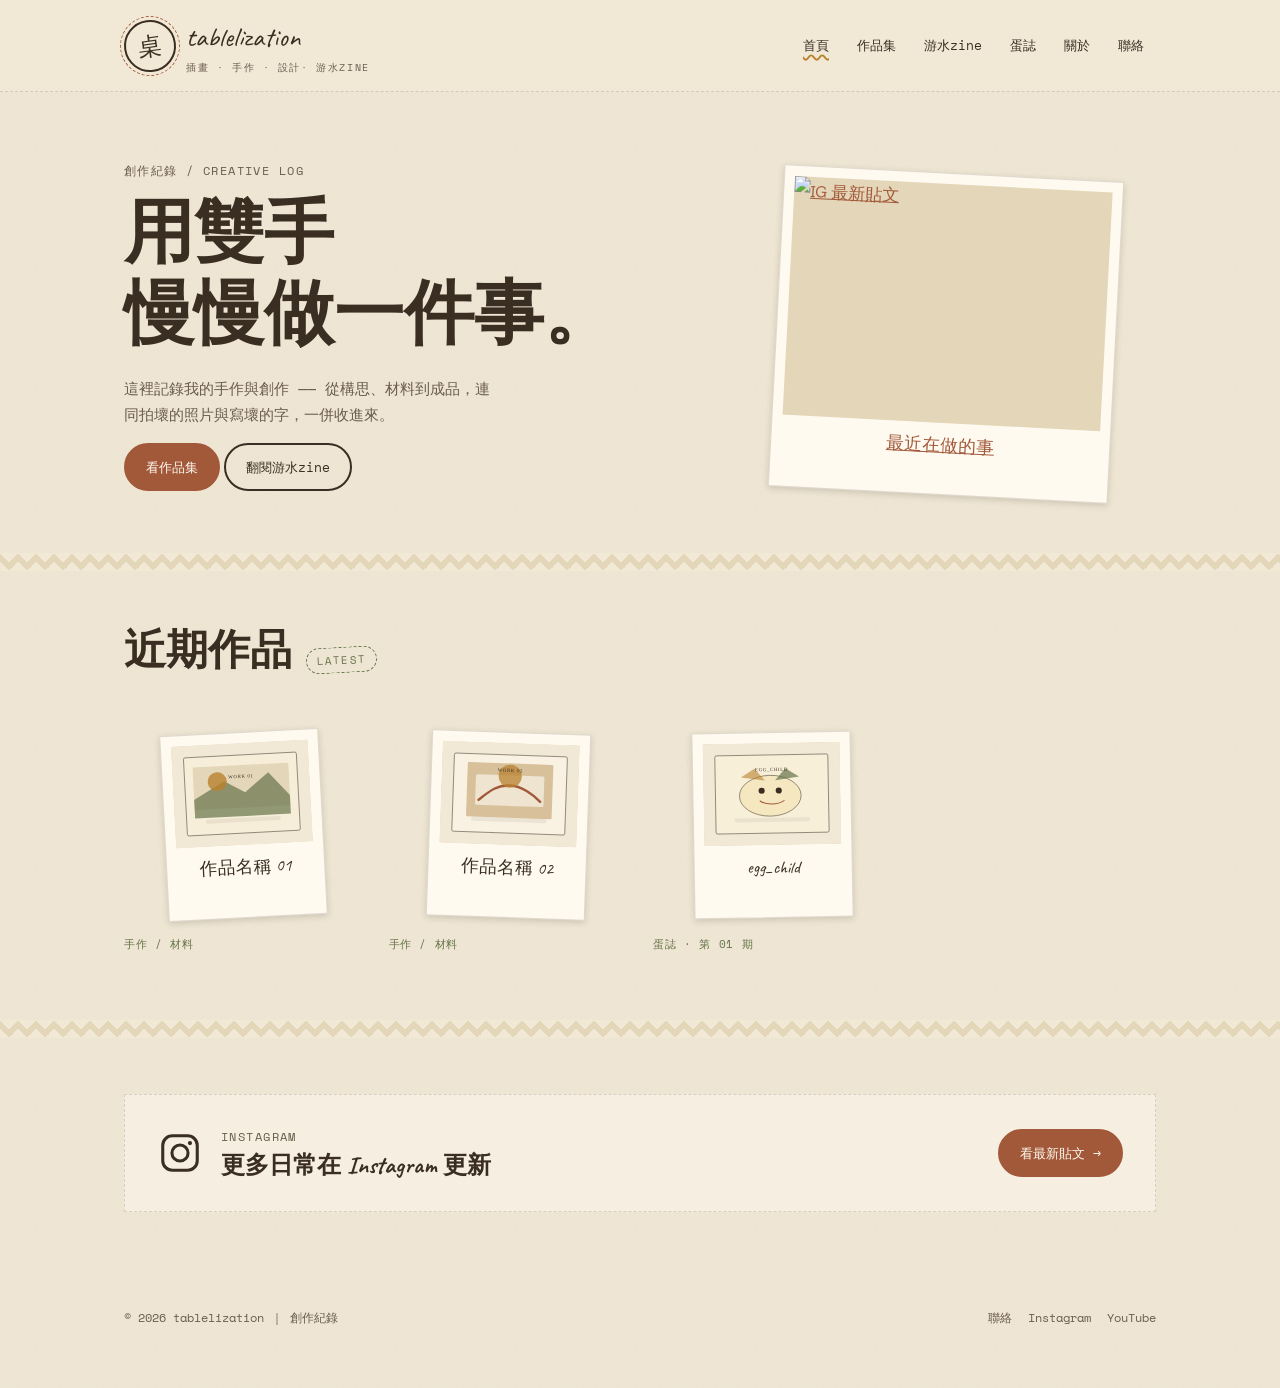
==== index.html @ f466826f "Add files via upload" ====
<!DOCTYPE html>
<html lang="zh-Hant">
<head>
<meta charset="UTF-8">
<meta name="viewport" content="width=device-width, initial-scale=1.0">
<title>tablelization — 創作記錄</title>
<meta name="description" content="tablelization — 手作與工藝創作作品集，記錄每一次動手做的過程。">
<link rel="preconnect" href="https://fonts.googleapis.com">
<link href="https://fonts.googleapis.com/css2?family=Caveat:wght@600;700&family=Zilla+Slab:wght@400;500;700&family=Space+Mono:wght@400;700&display=swap" rel="stylesheet">
<link rel="stylesheet" href="css/style.css">
</head>
<body>

<header class="site-header">
  <div class="wrap">
    <a href="index.html" class="stamp-logo">
      <span class="badge">桌</span>
      <span>
        <span class="word">tablelization</span>
        <span class="sub">插畫 · 手作 · 設計· 游水zine</span>
      </span>
    </a>
    <nav class="main-nav" aria-label="主導覽">
      <ul>
        <li><a href="index.html" aria-current="page">首頁</a></li>
        <li><a href="portfolio.html">作品集</a></li>
        <li><a href="yaushuizine.html">游水zine</a></li>
        <li><a href="eggzine.html">蛋誌</a></li>
        <li><a href="about.html">關於</a></li>
        <li><a href="contact.html">聯絡</a></li>
      </ul>
    </nav>
  </div>
</header>

<main>

  <section class="hero">
    <div class="wrap hero-grid">
      <div>
        <p class="eyebrow">創作紀錄 / creative log</p>
        <h1>用雙手<br>慢慢做一件事。</h1>
        <p class="tagline">這裡記錄我的手作與創作 —— 從構思、材料到成品，連同拍壞的照片與寫壞的字，一併收進來。</p>
        <p><a class="btn solid" href="portfolio.html">看作品集</a> <a class="btn" href="yaushuizine.html">翻閱游水zine</a></p>
      </div>
      <div class="hero-art reveal">
        <a href="https://www.instagram.com/tablelization2.0" target="_blank" rel="noopener" aria-label="查看 tablelization 最新 Instagram 貼文">
          <figure class="polaroid" style="transform: rotate(3deg); max-width: 340px; margin-left: auto;">
            <img src="images/egg_61_child.jpg" alt="IG 最新貼文">
            <figcaption>最近在做的事</figcaption>
          </figure>
        </a>
      </div>
    </div>
  </section>

  <div class="stitch-divider" role="presentation"></div>

  <section class="section">
    <div class="wrap">
      <div class="section-head reveal">
        <h2>近期作品</h2>
        <span class="badge-stamp">Latest</span>
      </div>

      <div class="work-grid">
        <!-- 每張卡片代表一件作品，之後直接複製此區塊、換圖與文字即可新增作品 -->
        <a class="work-card reveal" href="portfolio.html">
          <figure class="polaroid">
            <img src="images/work01-placeholder.svg" alt="作品名稱 01">
            <figcaption>作品名稱 01</figcaption>
          </figure>
          <p class="tag">手作 / 材料</p>
        </a>
        <a class="work-card reveal" href="portfolio.html">
          <figure class="polaroid">
            <img src="images/work02-placeholder.svg" alt="作品名稱 02">
            <figcaption>作品名稱 02</figcaption>
          </figure>
          <p class="tag">手作 / 材料</p>
        </a>
        <a class="work-card reveal" href="egg_child.html">
          <figure class="polaroid">
            <img src="images/egg_child-placeholder.svg" alt="egg_child">
            <figcaption>egg_child</figcaption>
          </figure>
          <p class="tag">蛋誌 · 第 01 期</p>
        </a>
      </div>
    </div>
  </section>

  <div class="stitch-divider" role="presentation"></div>

  <section class="section">
    <div class="wrap">
      <div class="ig-box reveal">
        <div style="display:flex; align-items:center; gap:18px;">
          <svg class="icon" viewBox="0 0 24 24" fill="none" stroke="currentColor" stroke-width="1.6" aria-hidden="true">
            <rect x="3" y="3" width="18" height="18" rx="5"/>
            <circle cx="12" cy="12" r="4.2"/>
            <circle cx="17.2" cy="6.8" r="1.1" fill="currentColor" stroke="none"/>
          </svg>
          <div>
            <p class="eyebrow" style="margin-bottom:4px;">Instagram</p>
            <h3 style="margin:0;">更多日常在 Instagram 更新</h3>
          </div>
        </div>
        <a class="btn solid" href="https://www.instagram.com/tablelization2.0" target="_blank" rel="noopener">看最新貼文 →</a>
      </div>
    </div>
  </section>

</main>

<footer class="site-footer">
  <div class="wrap">
    <p>© <span id="year">2026</span> tablelization ｜ 創作紀錄</p>
    <div class="footer-links">
      <a href="contact.html">聯絡</a>
      <a href="https://www.instagram.com/tablelization2.0" target="_blank" rel="noopener">Instagram</a>
      <a href="https://www.youtube.com/tablelization" target="_blank" rel="noopener">YouTube</a>
    </div>
  </div>
</footer>

<script src="js/main.js"></script>
</body>
</html>
---- css/style.css ----
/* ==========================================================================
   tablelization.com — 手作蛋誌風格樣式表
   Design tokens
   ========================================================================== */
:root {
  --paper:        #F1E8D6;   /* 米白紙張底色 */
  --paper-dark:   #E4D6B8;   /* 陰影/次要底色 */
  --ink:          #3A2E22;   /* 墨色文字 */
  --ink-soft:     #6B5D4C;   /* 次要文字 */
  --ochre:        #B9822F;   /* 芥末黃 — 連結/強調 */
  --moss:         #67744A;   /* 苔綠 — 標籤/次強調 */
  --clay:         #A2593A;   /* 赤陶/鏽紅 — 重點強調 */
  --thread:       #9A3B3B;   /* 縫線紅 — 裝飾線 */
  --line:         rgba(58,46,34,0.16);

  --font-display: 'Caveat', 'cursive';
  --font-body:    'Zilla Slab', 'Noto Serif TC', serif;
  --font-mono:    'Space Mono', 'Noto Sans TC', monospace;

  --radius: 3px;
  --shadow-tape: 0 2px 6px rgba(58,46,34,0.18);
  --container: 1080px;
}

* { box-sizing: border-box; }
html { scroll-behavior: smooth; }

body {
  margin: 0;
  background-color: var(--paper);
  background-image:
    url("data:image/svg+xml;utf8,<svg xmlns='http://www.w3.org/2000/svg' width='120' height='120'><filter id='n'><feTurbulence type='fractalNoise' baseFrequency='0.9' numOctaves='2' stitchTiles='stitch'/><feColorMatrix type='matrix' values='0 0 0 0 0.22  0 0 0 0 0.18  0 0 0 0 0.13  0 0 0 0.05 0'/></filter><rect width='100%25' height='100%25' filter='url(%23n)'/></svg>");
  color: var(--ink);
  font-family: var(--font-body);
  font-size: 17px;
  line-height: 1.7;
  -webkit-font-smoothing: antialiased;
}

img { max-width: 100%; display: block; }
a { color: var(--clay); }

h1, h2, h3 { font-family: var(--font-display); font-weight: 700; line-height: 1.15; margin: 0 0 .3em; }
h1 { font-size: clamp(2.6rem, 6vw, 4.4rem); }
h2 { font-size: clamp(1.9rem, 4vw, 2.6rem); }
h3 { font-size: 1.5rem; }
p  { margin: 0 0 1em; }

.wrap { max-width: var(--container); margin: 0 auto; padding: 0 24px; }

.eyebrow {
  font-family: var(--font-mono);
  font-size: .74rem;
  letter-spacing: .12em;
  text-transform: uppercase;
  color: var(--ink-soft);
}

/* ---------- 隱藏工具類 ---------- */
.sr-only { position: absolute; width: 1px; height: 1px; overflow: hidden; clip: rect(0 0 0 0); }
@media (prefers-reduced-motion: reduce) {
  * { animation-duration: .01ms !important; animation-iteration-count: 1 !important; transition-duration: .01ms !important; scroll-behavior: auto !important; }
}

/* ==========================================================================
   Header / 印章式 Logo + 導覽
   ========================================================================== */
.site-header {
  position: sticky; top: 0; z-index: 40;
  background: var(--paper);
  border-bottom: 1px dashed var(--line);
}
.site-header .wrap {
  display: flex; align-items: center; justify-content: space-between;
  padding-top: 14px; padding-bottom: 14px; gap: 16px; flex-wrap: wrap;
}

.stamp-logo {
  display: inline-flex; align-items: center; gap: 10px;
  text-decoration: none; color: var(--ink);
}
.stamp-logo .badge {
  width: 52px; height: 52px; border-radius: 50%;
  display: flex; align-items: center; justify-content: center;
  border: 2px solid var(--ink);
  outline: 1px dashed var(--clay);
  outline-offset: 3px;
  transform: rotate(-8deg);
  background: var(--paper);
  font-family: var(--font-display);
  font-size: 1.5rem;
  flex-shrink: 0;
}
.stamp-logo .word {
  font-family: var(--font-display);
  font-size: 1.7rem;
}
.stamp-logo .sub {
  display: block; font-family: var(--font-mono); font-size: .62rem;
  letter-spacing: .16em; color: var(--ink-soft); text-transform: uppercase;
}

.main-nav ul { list-style: none; display: flex; gap: 4px; margin: 0; padding: 0; flex-wrap: wrap; }
.main-nav a {
  font-family: var(--font-mono);
  font-size: .82rem;
  text-decoration: none;
  color: var(--ink);
  padding: 8px 12px;
  border-radius: var(--radius);
  display: inline-block;
  transition: transform .15s ease, color .15s ease;
}
.main-nav a:hover, .main-nav a:focus-visible { color: var(--clay); transform: rotate(-2deg); }
.main-nav a[aria-current="page"] {
  text-decoration: underline wavy var(--ochre) 2px;
  text-underline-offset: 4px;
}

/* ==========================================================================
   縫線 / 撕紙分隔線
   ========================================================================== */
.stitch-divider {
  height: 18px;
  background-image:
    linear-gradient(135deg, var(--paper) 25%, transparent 25%),
    linear-gradient(225deg, var(--paper) 25%, transparent 25%),
    linear-gradient(315deg, var(--paper) 25%, transparent 25%),
    linear-gradient(45deg, var(--paper) 25%, transparent 25%);
  background-position: -9px 0, -9px 0, 0 0, 0 0;
  background-size: 18px 18px;
  background-color: var(--paper-dark);
}
.stitch-divider.thread {
  height: 0;
  border-top: 2px dashed var(--thread);
  margin: 0;
}

/* ==========================================================================
   Hero
   ========================================================================== */
.hero { padding: 64px 0 40px; }
.hero-grid { display: grid; grid-template-columns: 1.1fr .9fr; gap: 40px; align-items: center; }
.hero p.tagline { font-family: var(--font-mono); font-size: .95rem; color: var(--ink-soft); max-width: 42ch; }

.hero-art { position: relative; }
.tape {
  position: absolute; width: 80px; height: 26px;
  background: rgba(185,130,47,.55);
  box-shadow: var(--shadow-tape);
}

.polaroid {
  background: #fffaf0;
  border: 1px solid var(--line);
  box-shadow: var(--shadow-tape);
  padding: 10px 10px 34px;
  transform: rotate(-4deg);
}
.polaroid img, .polaroid .ph {
  width: 100%; aspect-ratio: 4/3; object-fit: cover;
  background: var(--paper-dark);
}
.polaroid figcaption {
  font-family: var(--font-display);
  font-size: 1.1rem;
  text-align: center;
  margin-top: 8px;
}

/* ==========================================================================
   按鈕
   ========================================================================== */
.btn {
  font-family: var(--font-mono);
  font-size: .82rem;
  text-decoration: none;
  display: inline-flex; align-items: center; gap: 8px;
  padding: 11px 20px;
  border: 2px solid var(--ink);
  border-radius: 999px;
  color: var(--ink);
  background: transparent;
  transition: transform .15s ease, background .15s ease, color .15s ease;
}
.btn:hover, .btn:focus-visible { background: var(--ink); color: var(--paper); transform: rotate(-1.5deg); }
.btn.solid { background: var(--clay); border-color: var(--clay); color: #fffaf0; }
.btn.solid:hover { background: var(--ink); border-color: var(--ink); }

/* ==========================================================================
   Section 標題 + 印章徽章
   ========================================================================== */
.section-head { display: flex; align-items: baseline; gap: 14px; flex-wrap: wrap; margin-bottom: 28px; }
.badge-stamp {
  font-family: var(--font-mono);
  font-size: .68rem; letter-spacing: .1em; text-transform: uppercase;
  border: 1px dashed var(--moss); color: var(--moss);
  padding: 3px 10px; border-radius: 999px; transform: rotate(-3deg);
}

.section { padding: 56px 0; }

/* ==========================================================================
   作品格線 / Polaroid 卡片
   ========================================================================== */
.work-grid {
  display: grid; grid-template-columns: repeat(auto-fill, minmax(230px, 1fr));
  gap: 34px 26px;
}
.work-card { text-decoration: none; color: var(--ink); display: block; }
.work-card:nth-child(3n+1) .polaroid { transform: rotate(-3deg); }
.work-card:nth-child(3n+2) .polaroid { transform: rotate(2deg); }
.work-card:nth-child(3n)   .polaroid { transform: rotate(-1deg); }
.work-card:hover .polaroid, .work-card:focus-visible .polaroid { transform: rotate(0deg) translateY(-4px); }
.polaroid { transition: transform .2s ease; }
.work-card .tag {
  font-family: var(--font-mono); font-size: .68rem; color: var(--moss);
  text-transform: uppercase; letter-spacing: .06em;
}

/* ==========================================================================
   Instagram 區塊
   ========================================================================== */
.ig-box {
  border: 1px dashed var(--line);
  background: rgba(255,250,240,.5);
  padding: 32px;
  display: flex; align-items: center; justify-content: space-between; gap: 24px;
  flex-wrap: wrap;
}
.ig-box .icon { width: 46px; height: 46px; flex-shrink: 0; }

/* ==========================================================================
   蛋誌 / Egg Zine — 期刊列表
   ========================================================================== */
.issue-list { display: grid; gap: 22px; }
.issue-item {
  display: grid; grid-template-columns: 120px 1fr auto; gap: 22px; align-items: center;
  background: rgba(255,250,240,.6);
  border: 1px solid var(--line);
  padding: 18px 22px;
  text-decoration: none; color: var(--ink);
  box-shadow: var(--shadow-tape);
  transition: transform .15s ease;
}
.issue-item:hover, .issue-item:focus-visible { transform: translateX(4px); }
.issue-item .num {
  font-family: var(--font-display); font-size: 2.6rem; color: var(--clay);
  text-align: center; border-right: 1px dashed var(--line); padding-right: 18px;
}
.issue-item .meta { font-family: var(--font-mono); font-size: .72rem; color: var(--ink-soft); }
.issue-item h3 { margin: 4px 0 6px; }
.issue-item .go { font-family: var(--font-mono); font-size: .78rem; color: var(--ochre); }

@media (max-width: 560px) {
  .issue-item { grid-template-columns: 60px 1fr; }
  .issue-item .go { grid-column: 2; }
}

/* ==========================================================================
   單篇 蛋誌 內頁
   ========================================================================== */
.issue-header { padding: 48px 0 24px; }
.issue-header .meta { font-family: var(--font-mono); font-size: .8rem; color: var(--ink-soft); }
.issue-gallery {
  display: grid; grid-template-columns: repeat(auto-fill, minmax(220px, 1fr));
  gap: 22px; margin: 30px 0;
}
.issue-gallery .ph, .issue-gallery img {
  width: 100%; aspect-ratio: 1/1; object-fit: cover; background: var(--paper-dark);
  border: 1px solid var(--line);
}
.reflection {
  max-width: 68ch; font-size: 1.05rem;
}
.reflection h3 { margin-top: 1.6em; }

.making-of {
  margin: 40px 0; padding: 26px; border: 1px dashed var(--line);
  background: rgba(255,250,240,.5);
}
.making-of .video-frame {
  position: relative; width: 100%; aspect-ratio: 16/9; background: var(--ink);
  margin-top: 16px; overflow: hidden;
}
.making-of .video-frame iframe { position: absolute; inset: 0; width: 100%; height: 100%; border: 0; }

.issue-nav { display: flex; justify-content: space-between; padding: 40px 0 60px; font-family: var(--font-mono); font-size: .85rem; gap: 16px; flex-wrap: wrap; }

/* ==========================================================================
   關於頁
   ========================================================================== */
.about-grid { display: grid; grid-template-columns: .8fr 1.2fr; gap: 48px; align-items: start; }
.credential-list { list-style: none; margin: 0; padding: 0; display: grid; gap: 10px; }
.credential-list li {
  font-family: var(--font-mono); font-size: .85rem;
  padding-left: 20px; position: relative;
}
.credential-list li::before { content: "✎"; position: absolute; left: 0; color: var(--clay); }

/* ==========================================================================
   聯絡頁
   ========================================================================== */
.contact-grid { display: grid; grid-template-columns: repeat(auto-fit, minmax(230px, 1fr)); gap: 20px; }
.contact-card {
  border: 1px solid var(--line); padding: 26px; text-decoration: none; color: var(--ink);
  background: rgba(255,250,240,.6); transition: transform .15s ease;
}
.contact-card:hover, .contact-card:focus-visible { transform: rotate(-1deg) translateY(-3px); }
.contact-card .icon { width: 30px; height: 30px; margin-bottom: 14px; }
.contact-card .label { font-family: var(--font-mono); font-size: .72rem; letter-spacing: .08em; text-transform: uppercase; color: var(--ink-soft); }
.contact-card .value { font-family: var(--font-display); font-size: 1.5rem; margin-top: 4px; }

/* ==========================================================================
   Footer
   ========================================================================== */
.site-footer { padding: 40px 0 60px; }
.site-footer .wrap { display: flex; justify-content: space-between; flex-wrap: wrap; gap: 14px; align-items: center; }
.site-footer p { font-family: var(--font-mono); font-size: .74rem; color: var(--ink-soft); margin: 0; }
.footer-links { display: flex; gap: 16px; }
.footer-links a { color: var(--ink-soft); text-decoration: none; font-family: var(--font-mono); font-size: .74rem; }
.footer-links a:hover { color: var(--clay); }

/* ==========================================================================
   Reveal animation
   ========================================================================== */
.reveal { opacity: 0; transform: translateY(14px) rotate(-.6deg); transition: opacity .6s ease, transform .6s ease; }
.reveal.is-visible { opacity: 1; transform: none; }

/* ==========================================================================
   Responsive
   ========================================================================== */
@media (max-width: 780px) {
  .hero-grid { grid-template-columns: 1fr; }
  .about-grid { grid-template-columns: 1fr; }
  .hero { padding: 40px 0 24px; }
}
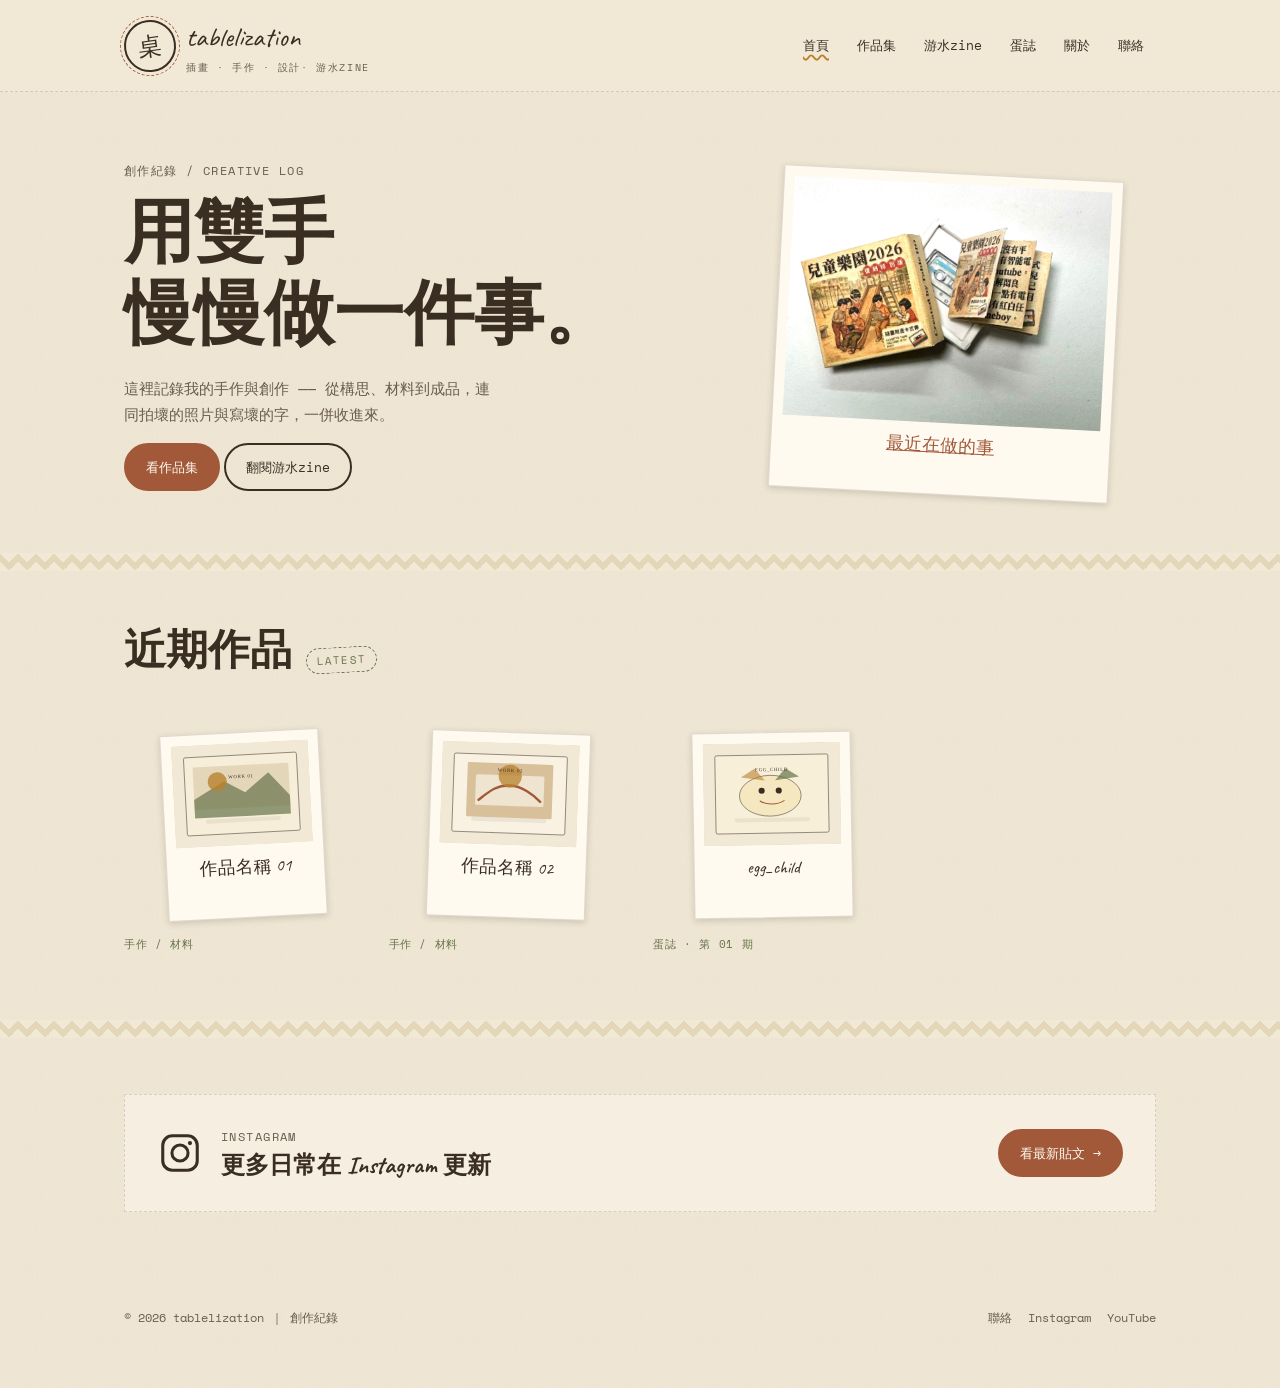
==== commit c2348ce4: "Update index.html" ====
--- a/index.html
+++ b/index.html
@@ -46,7 +46,7 @@
       <div class="hero-art reveal">
         <a href="https://www.instagram.com/tablelization2.0" target="_blank" rel="noopener" aria-label="查看 tablelization 最新 Instagram 貼文">
           <figure class="polaroid" style="transform: rotate(3deg); max-width: 340px; margin-left: auto;">
-            <img src="images/egg_61_child.jpg" alt="IG 最新貼文">
+            <img src="images/egg_61_child.jpg" alt="IG 最近在做的事">
             <figcaption>最近在做的事</figcaption>
           </figure>
         </a>
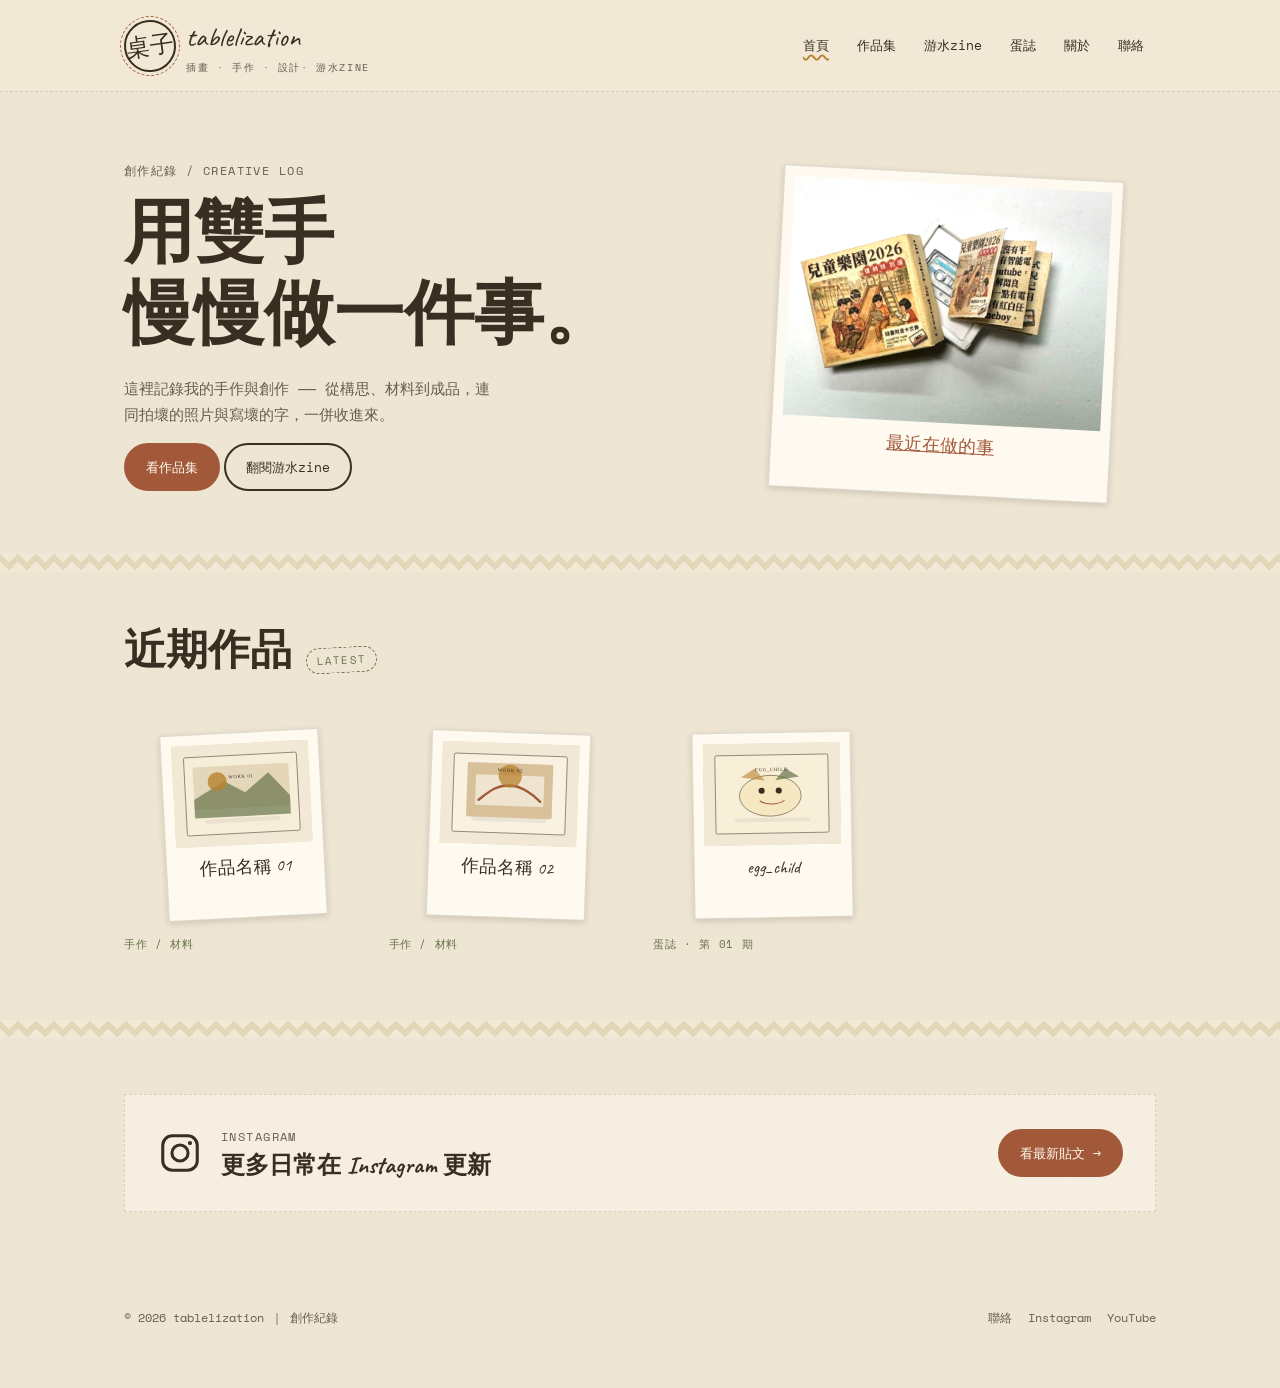
==== commit 89220eef: "Add files via upload" ====
--- a/index.html
+++ b/index.html
@@ -14,7 +14,7 @@
 <header class="site-header">
   <div class="wrap">
     <a href="index.html" class="stamp-logo">
-      <span class="badge">桌</span>
+      <span class="badge">桌子</span>
       <span>
         <span class="word">tablelization</span>
         <span class="sub">插畫 · 手作 · 設計· 游水zine</span>
@@ -46,7 +46,7 @@
       <div class="hero-art reveal">
         <a href="https://www.instagram.com/tablelization2.0" target="_blank" rel="noopener" aria-label="查看 tablelization 最新 Instagram 貼文">
           <figure class="polaroid" style="transform: rotate(3deg); max-width: 340px; margin-left: auto;">
-            <img src="images/egg_61_child.jpg" alt="IG 最近在做的事">
+            <img src="images/egg_61_child.jpg" alt="IG 最新貼文">
             <figcaption>最近在做的事</figcaption>
           </figure>
         </a>
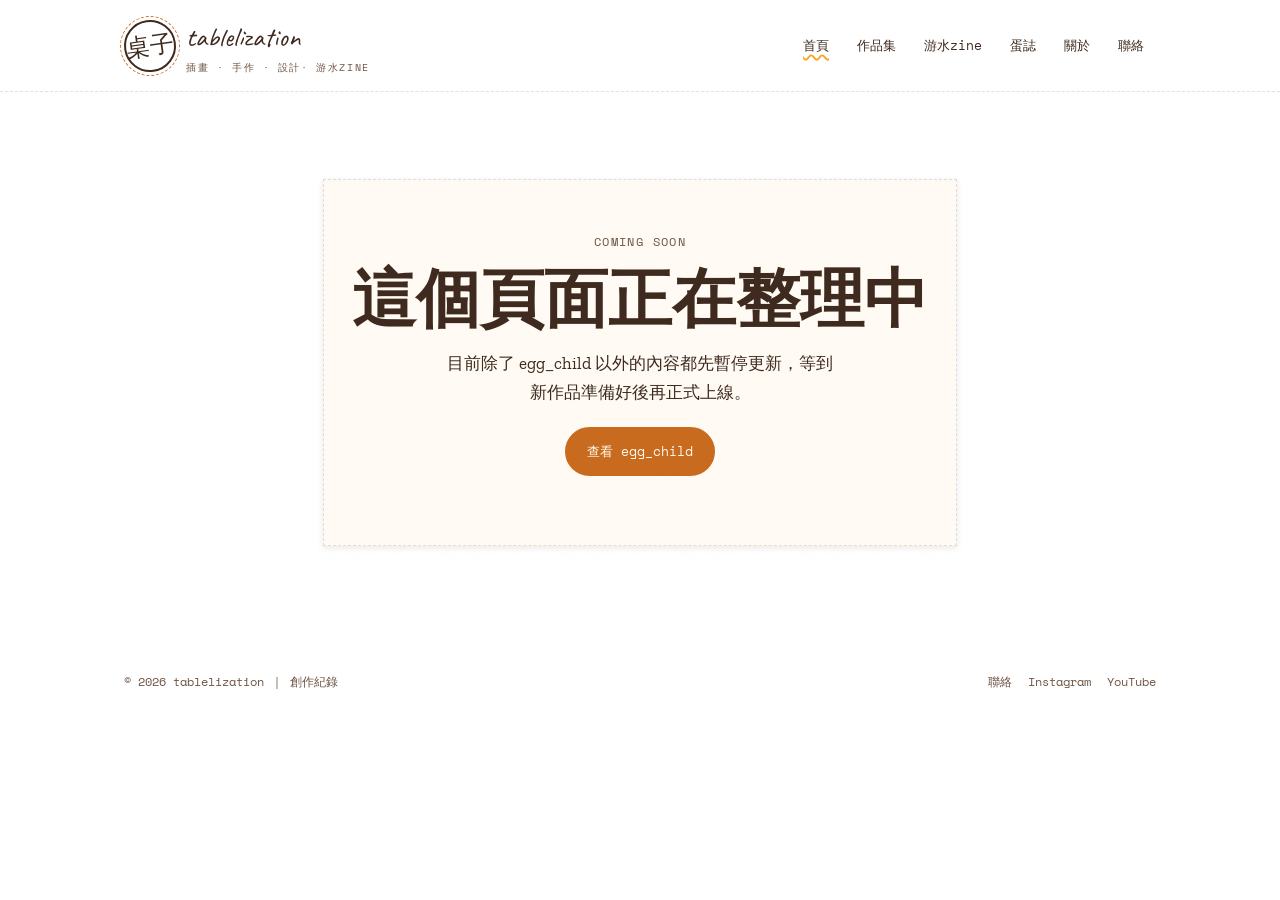
==== commit 939c30c9: "Update pages to Coming Soon" ====
--- a/index.html
+++ b/index.html
@@ -34,83 +34,16 @@
 </header>
 
 <main>
-
-  <section class="hero">
-    <div class="wrap hero-grid">
-      <div>
-        <p class="eyebrow">創作紀錄 / creative log</p>
-        <h1>用雙手<br>慢慢做一件事。</h1>
-        <p class="tagline">這裡記錄我的手作與創作 —— 從構思、材料到成品，連同拍壞的照片與寫壞的字，一併收進來。</p>
-        <p><a class="btn solid" href="portfolio.html">看作品集</a> <a class="btn" href="yaushuizine.html">翻閱游水zine</a></p>
-      </div>
-      <div class="hero-art reveal">
-        <a href="https://www.instagram.com/tablelization2.0" target="_blank" rel="noopener" aria-label="查看 tablelization 最新 Instagram 貼文">
-          <figure class="polaroid" style="transform: rotate(3deg); max-width: 340px; margin-left: auto;">
-            <img src="images/egg_61_child.jpg" alt="IG 最新貼文">
-            <figcaption>最近在做的事</figcaption>
-          </figure>
-        </a>
+  <section class="section coming-soon-wrap">
+    <div class="wrap">
+      <div class="coming-soon-panel reveal">
+        <p class="eyebrow">Coming Soon</p>
+        <h1>這個頁面正在整理中</h1>
+        <p class="tagline">目前除了 egg_child 以外的內容都先暫停更新，等到新作品準備好後再正式上線。</p>
+        <p><a class="btn solid" href="egg_child.html">查看 egg_child</a></p>
       </div>
     </div>
   </section>
-
-  <div class="stitch-divider" role="presentation"></div>
-
-  <section class="section">
-    <div class="wrap">
-      <div class="section-head reveal">
-        <h2>近期作品</h2>
-        <span class="badge-stamp">Latest</span>
-      </div>
-
-      <div class="work-grid">
-        <!-- 每張卡片代表一件作品，之後直接複製此區塊、換圖與文字即可新增作品 -->
-        <a class="work-card reveal" href="portfolio.html">
-          <figure class="polaroid">
-            <img src="images/work01-placeholder.svg" alt="作品名稱 01">
-            <figcaption>作品名稱 01</figcaption>
-          </figure>
-          <p class="tag">手作 / 材料</p>
-        </a>
-        <a class="work-card reveal" href="portfolio.html">
-          <figure class="polaroid">
-            <img src="images/work02-placeholder.svg" alt="作品名稱 02">
-            <figcaption>作品名稱 02</figcaption>
-          </figure>
-          <p class="tag">手作 / 材料</p>
-        </a>
-        <a class="work-card reveal" href="egg_child.html">
-          <figure class="polaroid">
-            <img src="images/egg_child-placeholder.svg" alt="egg_child">
-            <figcaption>egg_child</figcaption>
-          </figure>
-          <p class="tag">蛋誌 · 第 01 期</p>
-        </a>
-      </div>
-    </div>
-  </section>
-
-  <div class="stitch-divider" role="presentation"></div>
-
-  <section class="section">
-    <div class="wrap">
-      <div class="ig-box reveal">
-        <div style="display:flex; align-items:center; gap:18px;">
-          <svg class="icon" viewBox="0 0 24 24" fill="none" stroke="currentColor" stroke-width="1.6" aria-hidden="true">
-            <rect x="3" y="3" width="18" height="18" rx="5"/>
-            <circle cx="12" cy="12" r="4.2"/>
-            <circle cx="17.2" cy="6.8" r="1.1" fill="currentColor" stroke="none"/>
-          </svg>
-          <div>
-            <p class="eyebrow" style="margin-bottom:4px;">Instagram</p>
-            <h3 style="margin:0;">更多日常在 Instagram 更新</h3>
-          </div>
-        </div>
-        <a class="btn solid" href="https://www.instagram.com/tablelization2.0" target="_blank" rel="noopener">看最新貼文 →</a>
-      </div>
-    </div>
-  </section>
-
 </main>
 
 <footer class="site-footer">
--- a/css/style.css
+++ b/css/style.css
@@ -3,22 +3,22 @@
    Design tokens
    ========================================================================== */
 :root {
-  --paper:        #F1E8D6;   /* 米白紙張底色 */
-  --paper-dark:   #E4D6B8;   /* 陰影/次要底色 */
-  --ink:          #3A2E22;   /* 墨色文字 */
-  --ink-soft:     #6B5D4C;   /* 次要文字 */
-  --ochre:        #B9822F;   /* 芥末黃 — 連結/強調 */
-  --moss:         #67744A;   /* 苔綠 — 標籤/次強調 */
-  --clay:         #A2593A;   /* 赤陶/鏽紅 — 重點強調 */
-  --thread:       #9A3B3B;   /* 縫線紅 — 裝飾線 */
-  --line:         rgba(58,46,34,0.16);
+  --paper:        #FFFFFF;   /* 白底 */
+  --paper-dark:   #FFF4D8;   /* 溫暖米黃底色 */
+  --ink:          #3E2A1E;   /* 深棕色文字 */
+  --ink-soft:     #6E5443;   /* 次要文字 */
+  --ochre:        #F5A623;   /* 明亮橙黃 — 連結/強調 */
+  --moss:         #E08D1C;   /* 深橙黃 — 標籤/次強調 */
+  --clay:         #C96B1F;   /* 橙棕 — 重點強調 */
+  --thread:       #F6C75D;   /* 縫線色 */
+  --line:         rgba(62,42,30,0.14);
 
   --font-display: 'Caveat', 'cursive';
   --font-body:    'Zilla Slab', 'Noto Serif TC', serif;
   --font-mono:    'Space Mono', 'Noto Sans TC', monospace;
 
   --radius: 3px;
-  --shadow-tape: 0 2px 6px rgba(58,46,34,0.18);
+  --shadow-tape: 0 2px 6px rgba(62,42,30,0.10);
   --container: 1080px;
 }
 
@@ -29,7 +29,7 @@
   margin: 0;
   background-color: var(--paper);
   background-image:
-    url("data:image/svg+xml;utf8,<svg xmlns='http://www.w3.org/2000/svg' width='120' height='120'><filter id='n'><feTurbulence type='fractalNoise' baseFrequency='0.9' numOctaves='2' stitchTiles='stitch'/><feColorMatrix type='matrix' values='0 0 0 0 0.22  0 0 0 0 0.18  0 0 0 0 0.13  0 0 0 0.05 0'/></filter><rect width='100%25' height='100%25' filter='url(%23n)'/></svg>");
+    url("data:image/svg+xml;utf8,<svg xmlns='http://www.w3.org/2000/svg' width='120' height='120'><filter id='n'><feTurbulence type='fractalNoise' baseFrequency='0.9' numOctaves='2' stitchTiles='stitch'/><feColorMatrix type='matrix' values='0 0 0 0 0.96  0 0 0 0 0.93  0 0 0 0 0.87  0 0 0 0.05 0'/></filter><rect width='100%25' height='100%25' filter='url(%23n)'/></svg>");
   color: var(--ink);
   font-family: var(--font-body);
   font-size: 17px;
@@ -147,12 +147,12 @@
 .hero-art { position: relative; }
 .tape {
   position: absolute; width: 80px; height: 26px;
-  background: rgba(185,130,47,.55);
+  background: rgba(245,166,35,.42);
   box-shadow: var(--shadow-tape);
 }
 
 .polaroid {
-  background: #fffaf0;
+  background: #FFFDF9;
   border: 1px solid var(--line);
   box-shadow: var(--shadow-tape);
   padding: 10px 10px 34px;
@@ -201,6 +201,26 @@
 
 .section { padding: 56px 0; }
 
+.coming-soon-wrap {
+  min-height: 60vh; display: flex; align-items: center;
+}
+.coming-soon-panel {
+  text-align: center;
+  max-width: 760px;
+  margin: 0 auto;
+  padding: 52px 28px;
+  border: 1px dashed var(--line);
+  background: rgba(255, 250, 240, 0.7);
+  box-shadow: var(--shadow-tape);
+}
+.coming-soon-panel h1 {
+  font-size: clamp(2.2rem, 5vw, 4rem);
+  margin-bottom: 12px;
+}
+.coming-soon-panel .tagline {
+  max-width: 40ch; margin: 0 auto 1.2em;
+}
+
 /* ==========================================================================
    作品格線 / Polaroid 卡片
    ========================================================================== */
@@ -224,7 +244,7 @@
    ========================================================================== */
 .ig-box {
   border: 1px dashed var(--line);
-  background: rgba(255,250,240,.5);
+  background: rgba(255,255,255,.18);
   padding: 32px;
   display: flex; align-items: center; justify-content: space-between; gap: 24px;
   flex-wrap: wrap;
@@ -237,7 +257,7 @@
 .issue-list { display: grid; gap: 22px; }
 .issue-item {
   display: grid; grid-template-columns: 120px 1fr auto; gap: 22px; align-items: center;
-  background: rgba(255,250,240,.6);
+  background: rgba(255,255,255,.15);
   border: 1px solid var(--line);
   padding: 18px 22px;
   text-decoration: none; color: var(--ink);
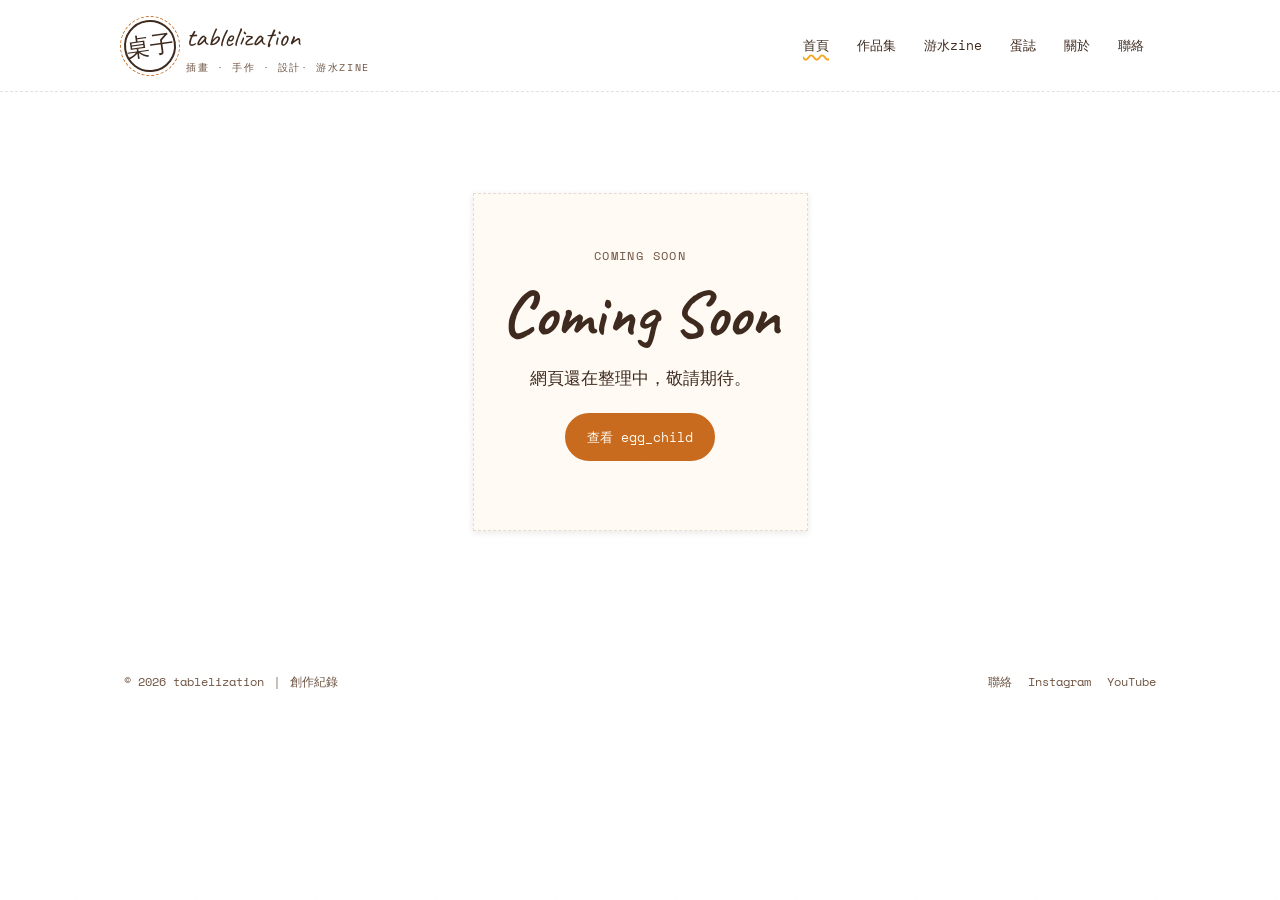
==== commit df40265f: "Update coming soon copy" ====
--- a/index.html
+++ b/index.html
@@ -38,8 +38,8 @@
     <div class="wrap">
       <div class="coming-soon-panel reveal">
         <p class="eyebrow">Coming Soon</p>
-        <h1>這個頁面正在整理中</h1>
-        <p class="tagline">目前除了 egg_child 以外的內容都先暫停更新，等到新作品準備好後再正式上線。</p>
+        <h1>Coming Soon</h1>
+        <p class="tagline">網頁還在整理中，敬請期待。</p>
         <p><a class="btn solid" href="egg_child.html">查看 egg_child</a></p>
       </div>
     </div>
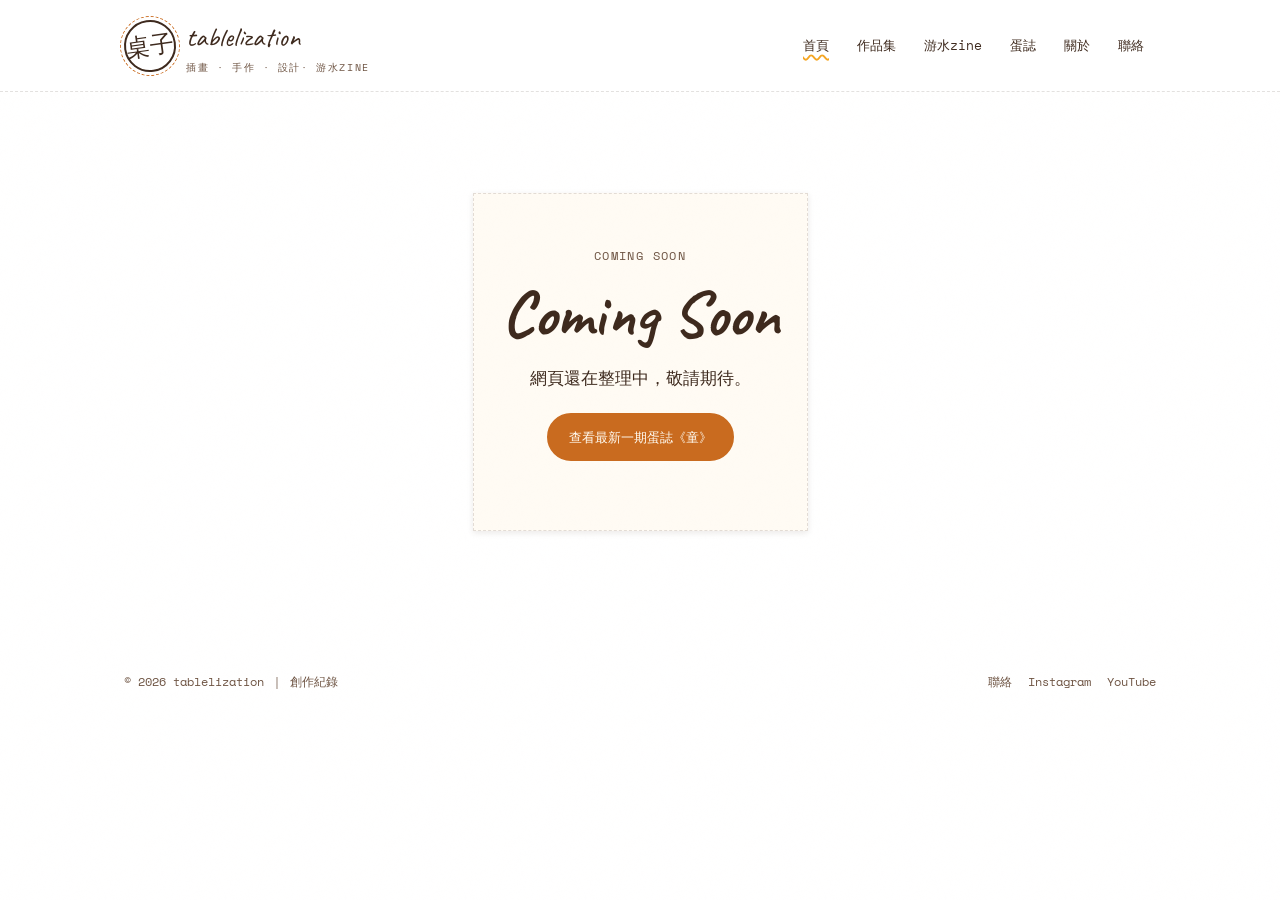
==== commit c9bb843e: "Update coming soon CTA text" ====
--- a/index.html
+++ b/index.html
@@ -40,7 +40,7 @@
         <p class="eyebrow">Coming Soon</p>
         <h1>Coming Soon</h1>
         <p class="tagline">網頁還在整理中，敬請期待。</p>
-        <p><a class="btn solid" href="egg_child.html">查看 egg_child</a></p>
+        <p><a class="btn solid" href="egg_child.html">查看最新一期蛋誌《童》</a></p>
       </div>
     </div>
   </section>
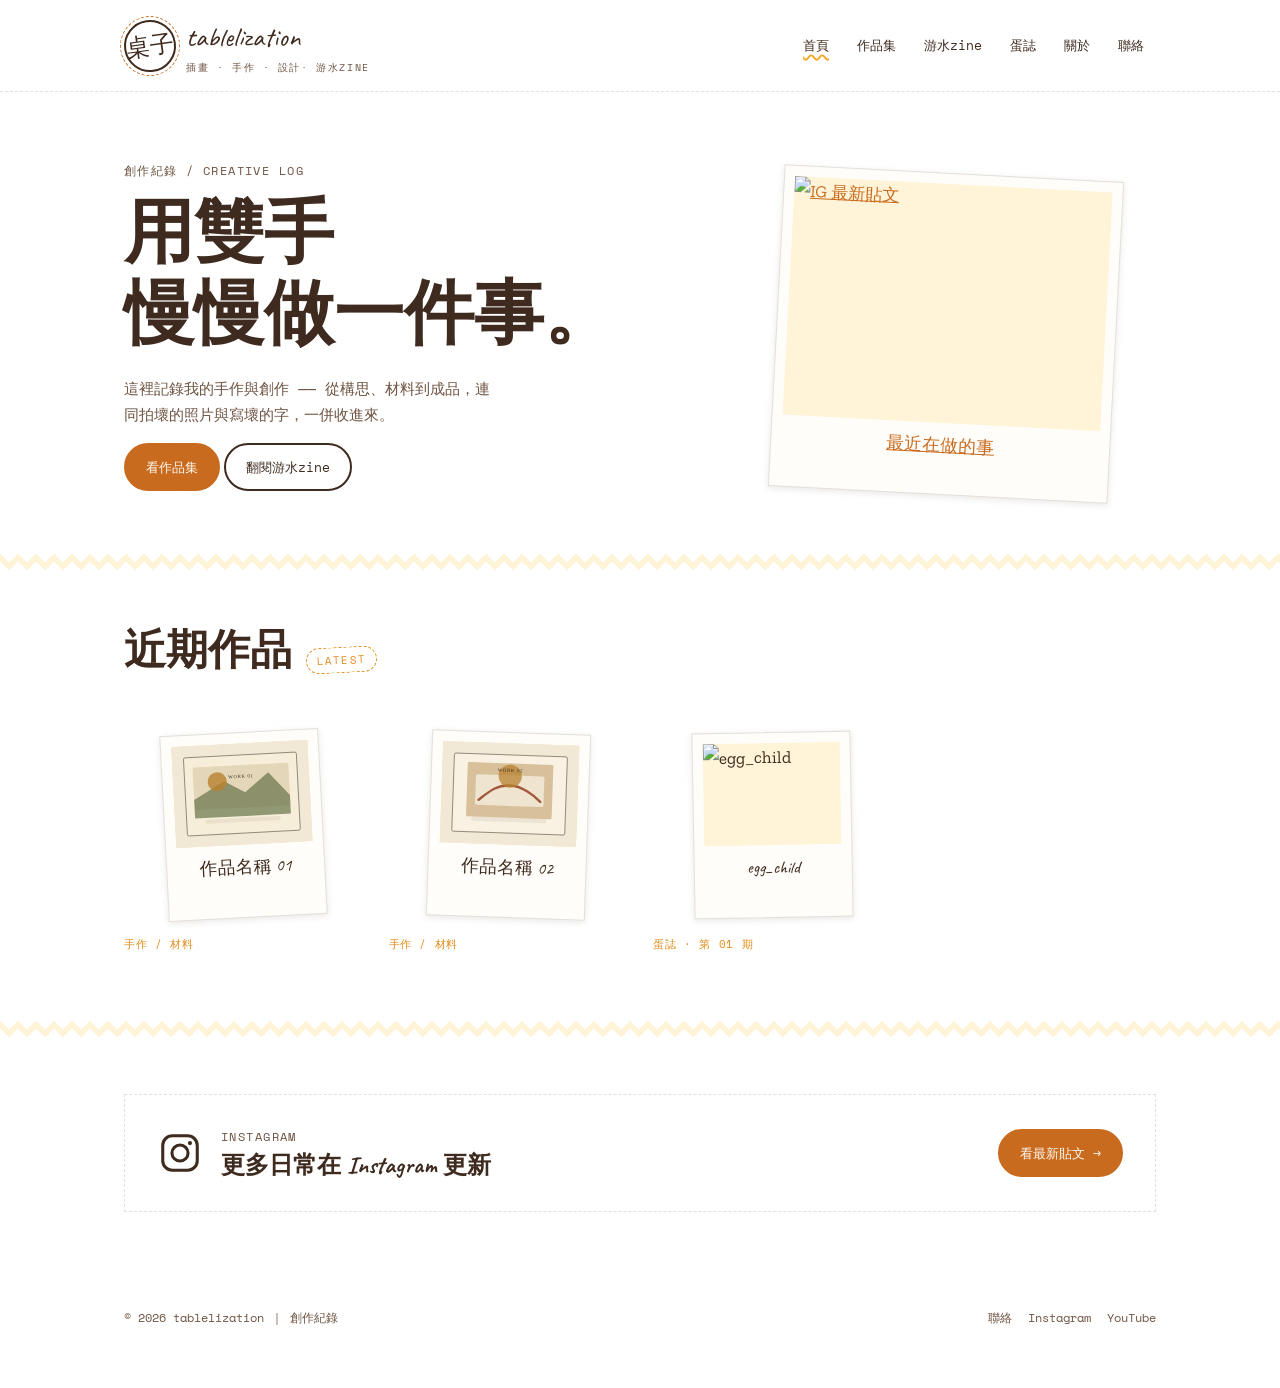
==== commit 5dbc28ec: "Restore pages to pre-Coming Soon versions" ====
--- a/index.html
+++ b/index.html
@@ -34,16 +34,83 @@
 </header>
 
 <main>
-  <section class="section coming-soon-wrap">
-    <div class="wrap">
-      <div class="coming-soon-panel reveal">
-        <p class="eyebrow">Coming Soon</p>
-        <h1>Coming Soon</h1>
-        <p class="tagline">網頁還在整理中，敬請期待。</p>
-        <p><a class="btn solid" href="egg_child.html">查看最新一期蛋誌《童》</a></p>
+
+  <section class="hero">
+    <div class="wrap hero-grid">
+      <div>
+        <p class="eyebrow">創作紀錄 / creative log</p>
+        <h1>用雙手<br>慢慢做一件事。</h1>
+        <p class="tagline">這裡記錄我的手作與創作 —— 從構思、材料到成品，連同拍壞的照片與寫壞的字，一併收進來。</p>
+        <p><a class="btn solid" href="portfolio.html">看作品集</a> <a class="btn" href="yaushuizine.html">翻閱游水zine</a></p>
+      </div>
+      <div class="hero-art reveal">
+        <a href="https://www.instagram.com/tablelization2.0" target="_blank" rel="noopener" aria-label="查看 tablelization 最新 Instagram 貼文">
+          <figure class="polaroid" style="transform: rotate(3deg); max-width: 340px; margin-left: auto;">
+            <img src="images/egg_61_child.jpg" alt="IG 最新貼文">
+            <figcaption>最近在做的事</figcaption>
+          </figure>
+        </a>
       </div>
     </div>
   </section>
+
+  <div class="stitch-divider" role="presentation"></div>
+
+  <section class="section">
+    <div class="wrap">
+      <div class="section-head reveal">
+        <h2>近期作品</h2>
+        <span class="badge-stamp">Latest</span>
+      </div>
+
+      <div class="work-grid">
+        <!-- 每張卡片代表一件作品，之後直接複製此區塊、換圖與文字即可新增作品 -->
+        <a class="work-card reveal" href="portfolio.html">
+          <figure class="polaroid">
+            <img src="images/work01-placeholder.svg" alt="作品名稱 01">
+            <figcaption>作品名稱 01</figcaption>
+          </figure>
+          <p class="tag">手作 / 材料</p>
+        </a>
+        <a class="work-card reveal" href="portfolio.html">
+          <figure class="polaroid">
+            <img src="images/work02-placeholder.svg" alt="作品名稱 02">
+            <figcaption>作品名稱 02</figcaption>
+          </figure>
+          <p class="tag">手作 / 材料</p>
+        </a>
+        <a class="work-card reveal" href="egg_child.html">
+          <figure class="polaroid">
+            <img src="images/egg_child-placeholder.svg" alt="egg_child">
+            <figcaption>egg_child</figcaption>
+          </figure>
+          <p class="tag">蛋誌 · 第 01 期</p>
+        </a>
+      </div>
+    </div>
+  </section>
+
+  <div class="stitch-divider" role="presentation"></div>
+
+  <section class="section">
+    <div class="wrap">
+      <div class="ig-box reveal">
+        <div style="display:flex; align-items:center; gap:18px;">
+          <svg class="icon" viewBox="0 0 24 24" fill="none" stroke="currentColor" stroke-width="1.6" aria-hidden="true">
+            <rect x="3" y="3" width="18" height="18" rx="5"/>
+            <circle cx="12" cy="12" r="4.2"/>
+            <circle cx="17.2" cy="6.8" r="1.1" fill="currentColor" stroke="none"/>
+          </svg>
+          <div>
+            <p class="eyebrow" style="margin-bottom:4px;">Instagram</p>
+            <h3 style="margin:0;">更多日常在 Instagram 更新</h3>
+          </div>
+        </div>
+        <a class="btn solid" href="https://www.instagram.com/tablelization2.0" target="_blank" rel="noopener">看最新貼文 →</a>
+      </div>
+    </div>
+  </section>
+
 </main>
 
 <footer class="site-footer">
--- a/css/style.css
+++ b/css/style.css
@@ -201,26 +201,6 @@
 
 .section { padding: 56px 0; }
 
-.coming-soon-wrap {
-  min-height: 60vh; display: flex; align-items: center;
-}
-.coming-soon-panel {
-  text-align: center;
-  max-width: 760px;
-  margin: 0 auto;
-  padding: 52px 28px;
-  border: 1px dashed var(--line);
-  background: rgba(255, 250, 240, 0.7);
-  box-shadow: var(--shadow-tape);
-}
-.coming-soon-panel h1 {
-  font-size: clamp(2.2rem, 5vw, 4rem);
-  margin-bottom: 12px;
-}
-.coming-soon-panel .tagline {
-  max-width: 40ch; margin: 0 auto 1.2em;
-}
-
 /* ==========================================================================
    作品格線 / Polaroid 卡片
    ========================================================================== */
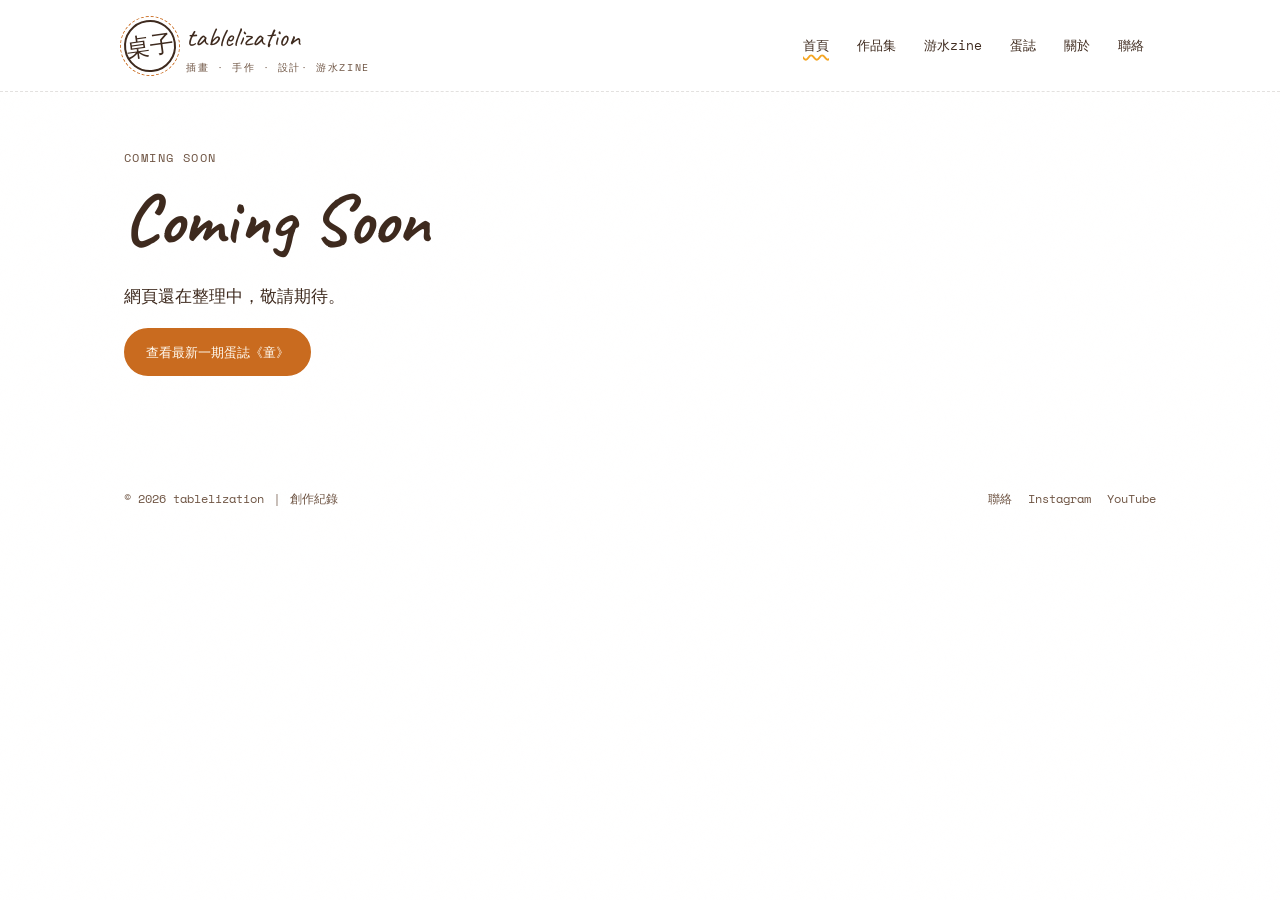
==== commit cf469e4a: "Set Coming Soon for public pages (except contact and egg_child)" ====
--- a/index.html
+++ b/index.html
@@ -34,83 +34,16 @@
 </header>
 
 <main>
-
-  <section class="hero">
-    <div class="wrap hero-grid">
-      <div>
-        <p class="eyebrow">創作紀錄 / creative log</p>
-        <h1>用雙手<br>慢慢做一件事。</h1>
-        <p class="tagline">這裡記錄我的手作與創作 —— 從構思、材料到成品，連同拍壞的照片與寫壞的字，一併收進來。</p>
-        <p><a class="btn solid" href="portfolio.html">看作品集</a> <a class="btn" href="yaushuizine.html">翻閱游水zine</a></p>
-      </div>
-      <div class="hero-art reveal">
-        <a href="https://www.instagram.com/tablelization2.0" target="_blank" rel="noopener" aria-label="查看 tablelization 最新 Instagram 貼文">
-          <figure class="polaroid" style="transform: rotate(3deg); max-width: 340px; margin-left: auto;">
-            <img src="images/egg_61_child.jpg" alt="IG 最新貼文">
-            <figcaption>最近在做的事</figcaption>
-          </figure>
-        </a>
+  <section class="section coming-soon-wrap">
+    <div class="wrap">
+      <div class="coming-soon-panel reveal">
+        <p class="eyebrow">Coming Soon</p>
+        <h1>Coming Soon</h1>
+        <p class="tagline">網頁還在整理中，敬請期待。</p>
+        <p><a class="btn solid" href="egg_child.html">查看最新一期蛋誌《童》</a></p>
       </div>
     </div>
   </section>
-
-  <div class="stitch-divider" role="presentation"></div>
-
-  <section class="section">
-    <div class="wrap">
-      <div class="section-head reveal">
-        <h2>近期作品</h2>
-        <span class="badge-stamp">Latest</span>
-      </div>
-
-      <div class="work-grid">
-        <!-- 每張卡片代表一件作品，之後直接複製此區塊、換圖與文字即可新增作品 -->
-        <a class="work-card reveal" href="portfolio.html">
-          <figure class="polaroid">
-            <img src="images/work01-placeholder.svg" alt="作品名稱 01">
-            <figcaption>作品名稱 01</figcaption>
-          </figure>
-          <p class="tag">手作 / 材料</p>
-        </a>
-        <a class="work-card reveal" href="portfolio.html">
-          <figure class="polaroid">
-            <img src="images/work02-placeholder.svg" alt="作品名稱 02">
-            <figcaption>作品名稱 02</figcaption>
-          </figure>
-          <p class="tag">手作 / 材料</p>
-        </a>
-        <a class="work-card reveal" href="egg_child.html">
-          <figure class="polaroid">
-            <img src="images/egg_child-placeholder.svg" alt="egg_child">
-            <figcaption>egg_child</figcaption>
-          </figure>
-          <p class="tag">蛋誌 · 第 01 期</p>
-        </a>
-      </div>
-    </div>
-  </section>
-
-  <div class="stitch-divider" role="presentation"></div>
-
-  <section class="section">
-    <div class="wrap">
-      <div class="ig-box reveal">
-        <div style="display:flex; align-items:center; gap:18px;">
-          <svg class="icon" viewBox="0 0 24 24" fill="none" stroke="currentColor" stroke-width="1.6" aria-hidden="true">
-            <rect x="3" y="3" width="18" height="18" rx="5"/>
-            <circle cx="12" cy="12" r="4.2"/>
-            <circle cx="17.2" cy="6.8" r="1.1" fill="currentColor" stroke="none"/>
-          </svg>
-          <div>
-            <p class="eyebrow" style="margin-bottom:4px;">Instagram</p>
-            <h3 style="margin:0;">更多日常在 Instagram 更新</h3>
-          </div>
-        </div>
-        <a class="btn solid" href="https://www.instagram.com/tablelization2.0" target="_blank" rel="noopener">看最新貼文 →</a>
-      </div>
-    </div>
-  </section>
-
 </main>
 
 <footer class="site-footer">
